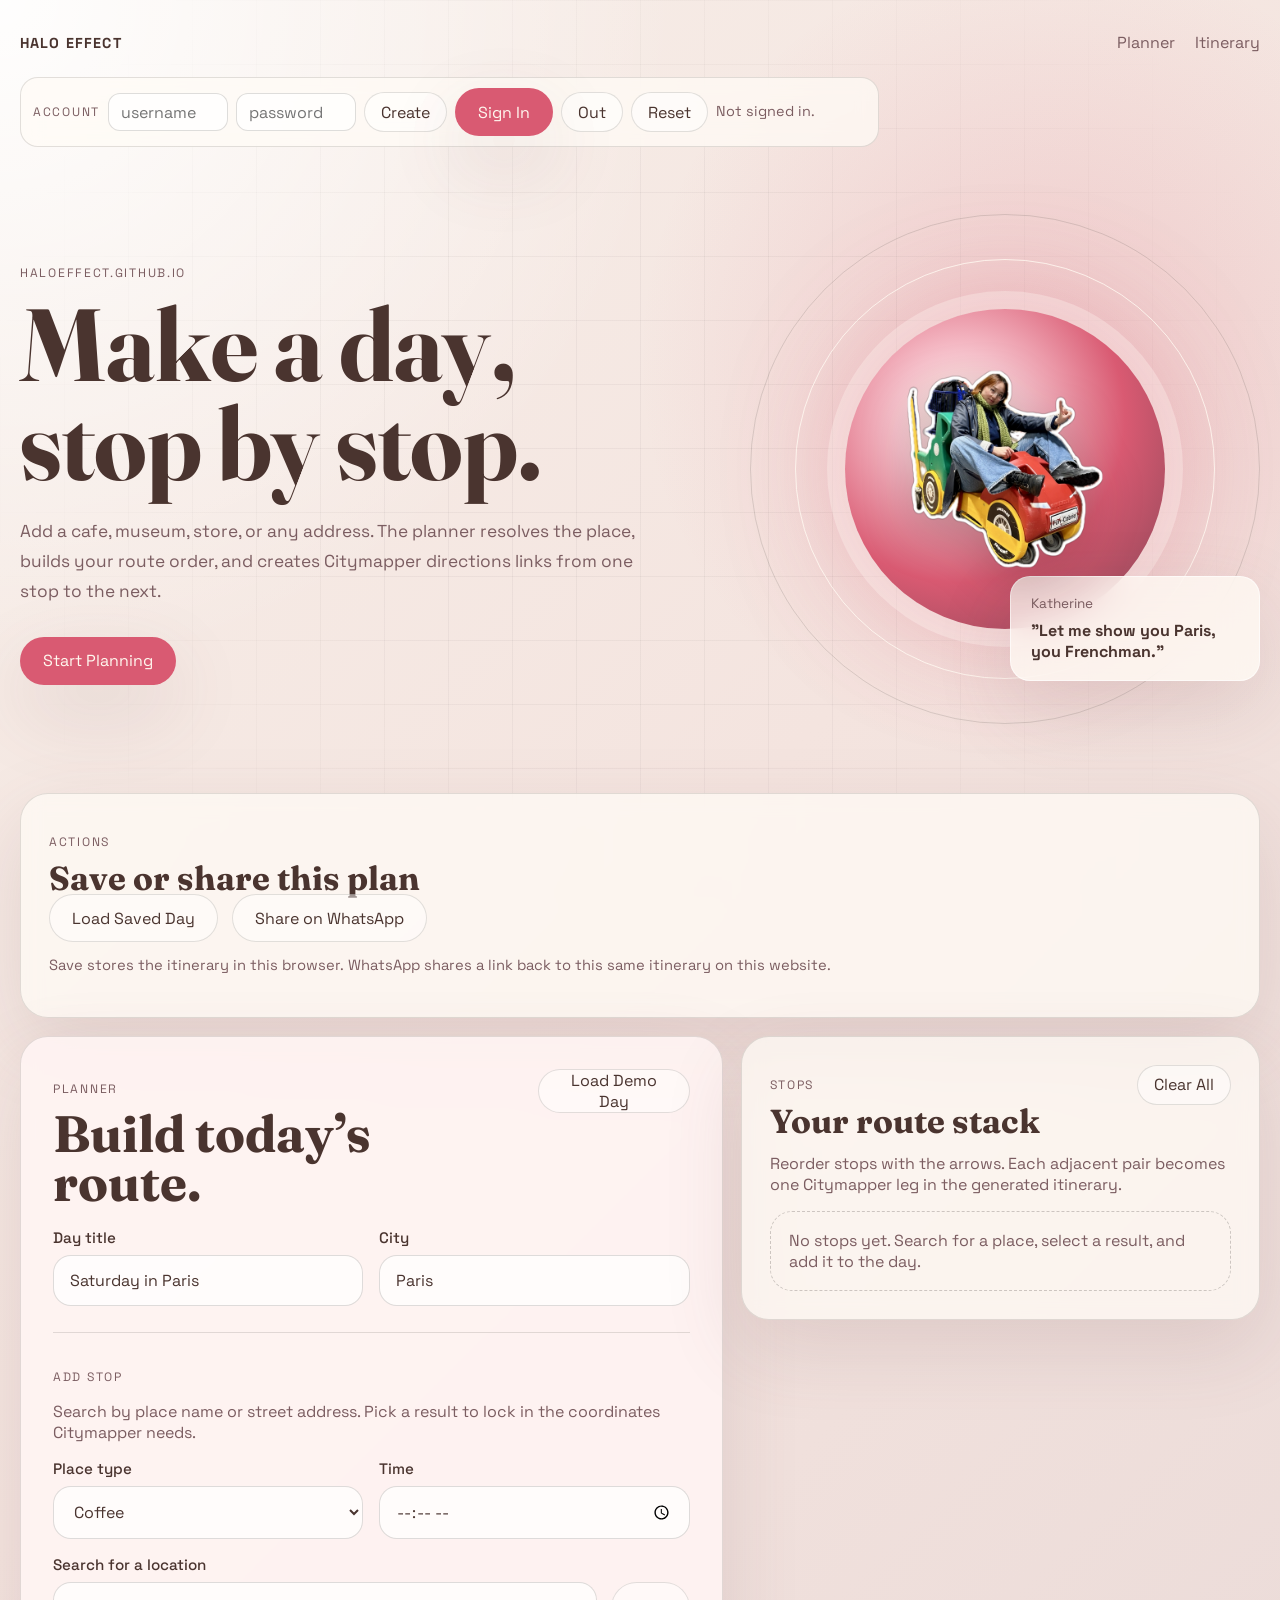
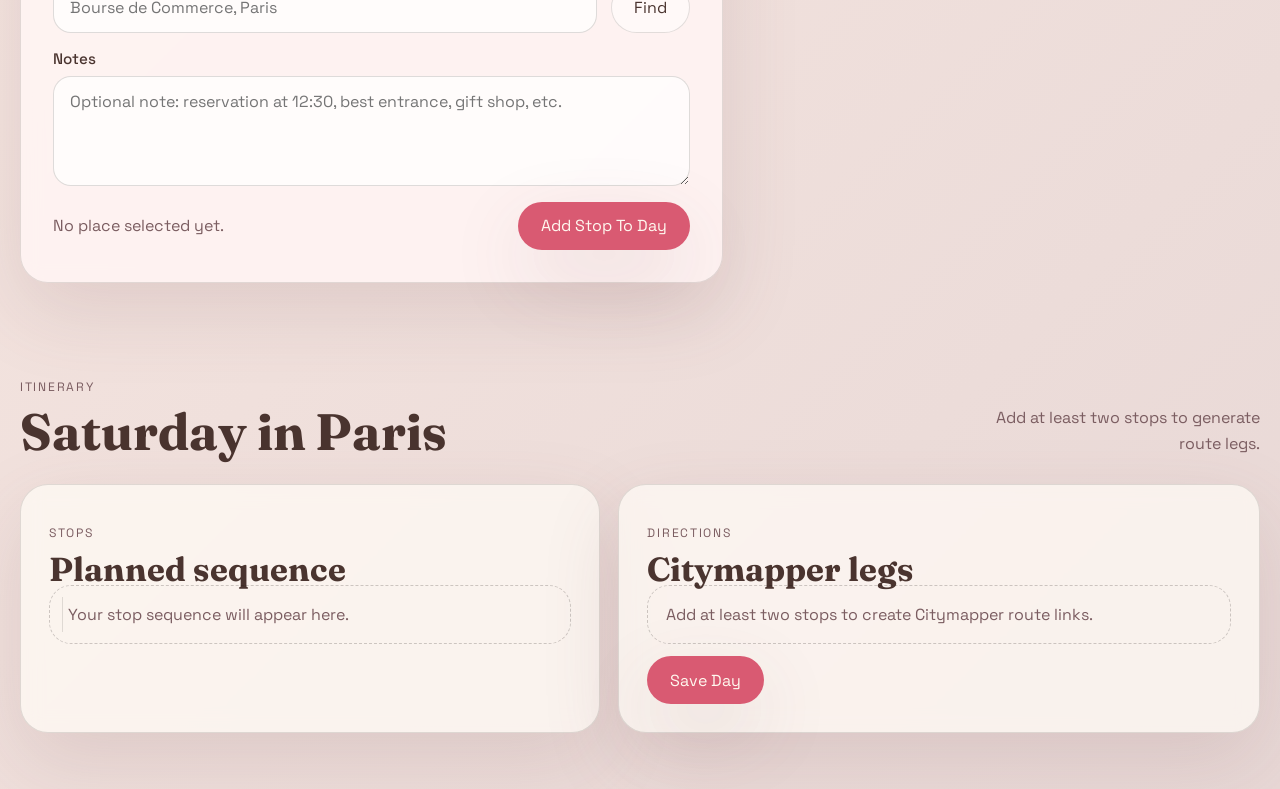
==== index.html @ c7b304ad "Initial website" ====
<!doctype html>
<html lang="en">
  <head>
    <meta charset="UTF-8" />
    <meta name="viewport" content="width=device-width, initial-scale=1.0" />
    <title>Halo Effect | Day Planner</title>
    <meta
      name="description"
      content="Plan a day by adding places, arranging stops, and generating Citymapper links between each leg."
    />
    <meta property="og:title" content="Halo Effect | Day Planner" />
    <meta
      property="og:description"
      content="Create a lightweight day itinerary with place lookup and Citymapper links."
    />
    <meta property="og:type" content="website" />
    <link rel="preconnect" href="https://fonts.googleapis.com" />
    <link rel="preconnect" href="https://fonts.gstatic.com" crossorigin />
    <link
      href="https://fonts.googleapis.com/css2?family=Space+Grotesk:wght@400;500;700&family=Fraunces:opsz,wght@9..144,600;9..144,700&display=swap"
      rel="stylesheet"
    />
    <link rel="stylesheet" href="styles.css" />
  </head>
  <body>
    <div class="page-shell">
      <header class="site-header">
        <a class="brand" href="#top">Halo Effect</a>
        <nav class="site-nav" aria-label="Primary">
          <a href="#planner">Planner</a>
          <a href="#itinerary">Itinerary</a>
        </nav>
      </header>

      <form class="auth-compact auth-compact-row" id="auth-form">
        <span class="auth-compact-label">Account</span>
        <input
          id="auth-username"
          name="username"
          type="text"
          placeholder="username"
          autocomplete="username"
        />
        <input
          id="auth-password"
          name="password"
          type="password"
          placeholder="password"
          autocomplete="current-password"
        />
        <button class="ghost-button ghost-button-small" id="sign-up-button" type="button">
          Create
        </button>
        <button class="button button-primary button-small" type="submit">
          Sign In
        </button>
        <button class="ghost-button ghost-button-small" id="sign-out-button" type="button">
          Out
        </button>
        <button
          class="ghost-button ghost-button-small"
          id="reset-account-button"
          type="button"
        >
          Reset
        </button>
        <div class="selection-status auth-inline-status" id="auth-status">
          Not signed in.
        </div>
      </form>

      <main id="top">
        <section class="hero reveal">
          <div class="hero-copy">
            <p class="eyebrow">haloeffect.github.io</p>
            <h1>Make a day, stop by stop.</h1>
            <p class="lede">
              Add a cafe, museum, store, or any address. The planner resolves the
              place, builds your route order, and creates Citymapper directions
              links from one stop to the next.
            </p>
            <div class="hero-actions">
              <a class="button button-primary" href="#planner">Start Planning</a>
            </div>
          </div>

          <div class="hero-orbit" aria-hidden="true">
            <div class="orb orb-core"></div>
            <img
              class="orb-sticker"
              src="katherine_sticker.png"
              alt=""
            />
            <div class="orb orb-ring orb-ring-one"></div>
            <div class="orb orb-ring orb-ring-two"></div>
            <div class="signal-card">
              <span>Katherine</span>
              <strong>"Let me show you Paris, you Frenchman."</strong>
            </div>
          </div>
        </section>

        <section class="utility-layout reveal">
          <article class="panel action-panel">
            <div class="panel-head">
              <div>
                <p class="panel-label">Actions</p>
                <h3>Save or share this plan</h3>
              </div>
            </div>
            <div class="action-row">
              <button class="button button-secondary" id="load-day" type="button">
                Load Saved Day
              </button>
              <button class="button button-secondary" id="share-whatsapp" type="button">
                Share on WhatsApp
              </button>
            </div>
            <p class="helper-note" id="share-status">
              Save stores the itinerary in this browser. WhatsApp shares a link
              back to this same itinerary on this website.
            </p>
          </article>
        </section>

        <section class="planner-layout reveal" id="planner">
          <article class="panel panel-highlight planner-panel">
            <div class="panel-head">
              <div>
                <p class="panel-label">Planner</p>
                <h2>Build today’s route.</h2>
              </div>
              <button class="ghost-button" id="load-demo" type="button">
                Load Demo Day
              </button>
            </div>

            <form class="day-form" id="stop-form">
              <div class="field-grid">
                <label class="field">
                  <span>Day title</span>
                  <input
                    id="day-title"
                    name="dayTitle"
                    type="text"
                    value="Saturday in Paris"
                    placeholder="Saturday in Paris"
                  />
                </label>

                <label class="field">
                  <span>City</span>
                  <input
                    id="day-city"
                    name="city"
                    type="text"
                    value="Paris"
                    placeholder="Paris"
                  />
                </label>
              </div>

              <div class="divider"></div>

              <div class="panel-head">
                <div>
                  <p class="panel-label">Add stop</p>
                  <p class="subtle">
                    Search by place name or street address. Pick a result to lock
                    in the coordinates Citymapper needs.
                  </p>
                </div>
              </div>

              <div class="field-grid">
                <label class="field">
                  <span>Place type</span>
                  <select id="stop-type" name="type">
                    <option value="Coffee">Coffee</option>
                    <option value="Museum">Museum</option>
                    <option value="Store">Store</option>
                    <option value="Lunch">Lunch</option>
                    <option value="Walk">Walk</option>
                    <option value="Other">Other</option>
                  </select>
                </label>

                <label class="field">
                  <span>Time</span>
                  <input id="stop-time" name="time" type="time" />
                </label>
              </div>

              <label class="field">
                <span>Search for a location</span>
                <div class="search-row">
                  <input
                    id="stop-query"
                    name="query"
                    type="text"
                    placeholder="Bourse de Commerce, Paris"
                    autocomplete="off"
                    required
                  />
                  <button class="button button-secondary" id="search-button" type="button">
                    Find
                  </button>
                </div>
              </label>

              <div class="results-shell" id="search-results" hidden>
                <p class="results-title">Choose a result</p>
                <div class="results-list" id="results-list"></div>
              </div>

              <label class="field">
                <span>Notes</span>
                <textarea
                  id="stop-notes"
                  name="notes"
                  rows="3"
                  placeholder="Optional note: reservation at 12:30, best entrance, gift shop, etc."
                ></textarea>
              </label>

              <div class="form-actions">
                <div class="selection-status" id="selection-status">
                  No place selected yet.
                </div>
                <button class="button button-primary" type="submit">
                  Add Stop To Day
                </button>
              </div>
            </form>
          </article>

          <aside class="panel side-panel">
            <div class="panel-head">
              <div>
                <p class="panel-label">Stops</p>
                <h3>Your route stack</h3>
              </div>
              <button class="ghost-button" id="clear-all" type="button">
                Clear All
              </button>
            </div>
            <p class="subtle">
              Reorder stops with the arrows. Each adjacent pair becomes one
              Citymapper leg in the generated itinerary.
            </p>
            <div class="stop-list" id="stop-list"></div>
          </aside>
        </section>

        <section class="itinerary-section reveal" id="itinerary">
          <div class="section-heading">
            <div>
              <p class="eyebrow">Itinerary</p>
              <h2 id="itinerary-title">Saturday in Paris</h2>
            </div>
            <div class="itinerary-summary" id="itinerary-summary">
              Add at least two stops to generate route legs.
            </div>
          </div>

          <div class="itinerary-grid">
            <article class="panel timeline-panel">
              <div class="panel-head">
                <div>
                  <p class="panel-label">Stops</p>
                  <h3>Planned sequence</h3>
                </div>
              </div>
              <div class="timeline" id="timeline"></div>
            </article>

            <article class="panel legs-panel">
              <div class="panel-head">
                <div>
                  <p class="panel-label">Directions</p>
                  <h3>Citymapper legs</h3>
                </div>
              </div>
              <div class="legs-list" id="legs-list"></div>
              <div class="saved-plan-actions">
                <button class="button button-primary" id="save-day" type="button">
                  Save Day
                </button>
              </div>
            </article>
          </div>
        </section>

      </main>
    </div>

    <script src="script.js"></script>
  </body>
</html>
---- styles.css ----
:root {
  --bg: #f7efe9;
  --bg-deep: #e8d8d6;
  --text: #4a342f;
  --muted: #7b5d61;
  --line: rgba(21, 17, 13, 0.12);
  --panel: rgba(255, 251, 246, 0.72);
  --panel-strong: rgba(255, 244, 243, 0.9);
  --panel-dark: rgba(74, 52, 47, 0.94);
  --accent: #d95a72;
  --accent-strong: #b64a5f;
  --accent-soft: #f2a3b3;
  --shadow: 0 28px 80px rgba(113, 71, 76, 0.14);
  --radius: 28px;
}

* {
  box-sizing: border-box;
}

html {
  scroll-behavior: smooth;
}

body {
  margin: 0;
  min-height: 100vh;
  color: var(--text);
  font-family: "Space Grotesk", sans-serif;
  background:
    radial-gradient(circle at top left, rgba(255, 255, 255, 0.92), transparent 25%),
    radial-gradient(circle at 82% 15%, rgba(217, 90, 114, 0.2), transparent 18%),
    linear-gradient(135deg, var(--bg) 0%, #f4e4df 42%, var(--bg-deep) 100%);
}

body::before {
  content: "";
  position: fixed;
  inset: 0;
  pointer-events: none;
  background-image:
    linear-gradient(rgba(21, 17, 13, 0.04) 1px, transparent 1px),
    linear-gradient(90deg, rgba(21, 17, 13, 0.04) 1px, transparent 1px);
  background-size: 64px 64px;
  mask-image: radial-gradient(circle at center, black 36%, transparent 85%);
}

button,
input,
select,
textarea {
  font: inherit;
}

.page-shell {
  width: min(1240px, calc(100% - 32px));
  margin: 0 auto;
  padding: 24px 0 56px;
}

.site-header {
  display: flex;
  justify-content: space-between;
  align-items: center;
  gap: 24px;
  padding: 8px 0 24px;
}

.brand,
.site-nav a {
  color: var(--text);
  text-decoration: none;
}

.brand {
  font-size: 0.9rem;
  font-weight: 700;
  letter-spacing: 0.08em;
  text-transform: uppercase;
}

.site-nav {
  display: flex;
  gap: 20px;
  flex-wrap: wrap;
}

.site-nav a,
.subtle {
  color: var(--muted);
}

.auth-compact {
  display: flex;
  align-items: center;
  justify-content: flex-end;
  gap: 8px;
  flex-wrap: wrap;
  padding: 10px 12px;
  border: 1px solid var(--line);
  border-radius: 18px;
  background: rgba(255, 251, 246, 0.74);
  backdrop-filter: blur(10px);
}

.auth-compact-row {
  margin: 0 auto 18px 0;
  width: fit-content;
  max-width: 100%;
}

.auth-compact-label {
  font-size: 0.76rem;
  letter-spacing: 0.14em;
  text-transform: uppercase;
  color: var(--muted);
}

.auth-compact input {
  width: 120px;
  min-height: 38px;
  padding: 0 12px;
  border: 1px solid rgba(21, 17, 13, 0.14);
  border-radius: 12px;
  background: rgba(255, 255, 255, 0.72);
  color: var(--text);
}

.button-small,
.ghost-button-small {
  min-height: 38px;
  padding: 0 14px;
}

.auth-inline-status {
  min-width: 150px;
  font-size: 0.9rem;
}

.js .reveal {
  opacity: 0;
  transform: translateY(24px);
  transition:
    opacity 700ms ease,
    transform 700ms ease;
}

.js .reveal.is-visible {
  opacity: 1;
  transform: translateY(0);
}

h1,
h2,
h3 {
  margin: 0;
  font-family: "Fraunces", serif;
  font-weight: 700;
  line-height: 0.96;
}

.hero {
  display: grid;
  grid-template-columns: 1.15fr 0.85fr;
  gap: 40px;
  align-items: center;
  padding: 44px 0 64px;
}

.eyebrow,
.panel-label,
.stop-chip,
.leg-chip {
  letter-spacing: 0.14em;
  text-transform: uppercase;
  font-size: 0.76rem;
  color: var(--muted);
}

h1 {
  max-width: 9ch;
  margin-top: 14px;
  font-size: clamp(3.6rem, 8vw, 7.2rem);
}

h2 {
  font-size: clamp(2.2rem, 4vw, 4rem);
}

h3 {
  font-size: clamp(1.6rem, 2.6vw, 2.2rem);
}

.lede {
  max-width: 58ch;
  margin: 24px 0 0;
  color: var(--muted);
  line-height: 1.75;
  font-size: 1.08rem;
}

.hero-actions,
.form-actions,
.search-row,
.stop-controls,
.section-heading,
.action-row,
.stacked-actions {
  display: flex;
  gap: 14px;
}

.hero-actions {
  flex-wrap: wrap;
  margin-top: 30px;
}

.action-row,
.stacked-actions {
  flex-wrap: wrap;
}

.button,
.ghost-button {
  display: inline-flex;
  align-items: center;
  justify-content: center;
  min-height: 48px;
  padding: 0 22px;
  border-radius: 999px;
  border: 1px solid transparent;
  text-decoration: none;
  cursor: pointer;
  transition:
    transform 180ms ease,
    background-color 180ms ease,
    box-shadow 180ms ease,
    border-color 180ms ease;
}

.button:hover,
.ghost-button:hover {
  transform: translateY(-2px);
}

.button-primary {
  background: var(--accent);
  color: #fff8ef;
  box-shadow: var(--shadow);
}

.button-secondary,
.ghost-button {
  border-color: var(--line);
  color: var(--text);
  background: rgba(255, 255, 255, 0.48);
}

.ghost-button {
  min-height: 40px;
  padding: 0 16px;
}

.hero-orbit {
  position: relative;
  min-height: 520px;
  display: grid;
  place-items: center;
}

.orb {
  position: absolute;
  border-radius: 50%;
}

.orb-core {
  width: min(30vw, 320px);
  aspect-ratio: 1;
  background:
    radial-gradient(circle at 36% 34%, #fff8ef 0%, #f7c2cc 22%, #d95a72 56%, #7d4352 100%);
  box-shadow:
    0 0 0 18px rgba(255, 244, 243, 0.32),
    0 0 120px rgba(217, 90, 114, 0.34);
}

.orb-sticker {
  position: absolute;
  z-index: 2;
  width: min(21vw, 210px);
  height: auto;
  filter: drop-shadow(0 16px 24px rgba(21, 17, 13, 0.22));
}

.orb-ring {
  border: 1px solid rgba(255, 251, 242, 0.8);
}

.orb-ring-one {
  width: min(38vw, 420px);
  aspect-ratio: 1;
  animation: drift 13s linear infinite;
}

.orb-ring-two {
  width: min(46vw, 510px);
  aspect-ratio: 1;
  border-color: rgba(21, 17, 13, 0.12);
  animation: driftReverse 18s linear infinite;
}

.signal-card {
  position: absolute;
  right: 0;
  bottom: 48px;
  width: min(250px, 74%);
  padding: 18px 20px;
  border: 1px solid rgba(255, 255, 255, 0.6);
  border-radius: 20px;
  background: rgba(255, 251, 245, 0.76);
  backdrop-filter: blur(18px);
  box-shadow: var(--shadow);
}

.signal-card span {
  display: block;
  margin-bottom: 8px;
  color: var(--muted);
  font-size: 0.85rem;
}

.utility-layout,
.planner-layout,
.itinerary-grid,
.info-grid {
  display: grid;
  gap: 18px;
}

.utility-layout {
  grid-template-columns: 1fr;
  margin-bottom: 18px;
}

.planner-layout {
  grid-template-columns: 1.15fr 0.85fr;
  align-items: start;
}

.itinerary-grid {
  grid-template-columns: 0.95fr 1.05fr;
}

.info-grid {
  grid-template-columns: 1.2fr 1fr 1fr;
  margin-top: 88px;
}

.panel {
  border: 1px solid var(--line);
  border-radius: var(--radius);
  background: var(--panel);
  backdrop-filter: blur(10px);
  box-shadow: var(--shadow);
}

.panel-highlight {
  background: var(--panel-strong);
}

.planner-panel,
.side-panel,
.timeline-panel,
.legs-panel,
.action-panel,
.info-grid .panel {
  padding: 28px;
}

.planner-panel {
  padding: 32px;
}

.panel-head {
  display: flex;
  justify-content: space-between;
  gap: 18px;
  align-items: start;
}

.day-form {
  margin-top: 20px;
}

.field-grid {
  display: grid;
  grid-template-columns: repeat(2, minmax(0, 1fr));
  gap: 16px;
}

.field {
  display: grid;
  gap: 8px;
  margin-bottom: 16px;
}

.field span {
  font-size: 0.95rem;
  font-weight: 500;
}

.field input,
.field select,
.field textarea {
  width: 100%;
  padding: 14px 16px;
  border: 1px solid rgba(21, 17, 13, 0.14);
  border-radius: 18px;
  background: rgba(255, 255, 255, 0.72);
  color: var(--text);
}

.field textarea {
  min-height: 110px;
  resize: vertical;
}

.search-row input {
  flex: 1;
}

.divider {
  height: 1px;
  margin: 10px 0 24px;
  background: var(--line);
}

.results-shell {
  margin-bottom: 18px;
  border: 1px solid rgba(21, 17, 13, 0.1);
  border-radius: 22px;
  background: rgba(255, 255, 255, 0.52);
  overflow: hidden;
}

.results-title {
  margin: 0;
  padding: 14px 18px;
  font-size: 0.92rem;
  color: var(--muted);
  border-bottom: 1px solid rgba(21, 17, 13, 0.08);
}

.results-list {
  display: grid;
}

.result-option {
  width: 100%;
  padding: 16px 18px;
  border: 0;
  border-bottom: 1px solid rgba(21, 17, 13, 0.08);
  background: transparent;
  text-align: left;
  cursor: pointer;
}

.result-option:last-child {
  border-bottom: 0;
}

.result-option strong,
.stop-card h4,
.timeline-stop h4,
.leg-card h4 {
  display: block;
  margin: 0 0 6px;
  font-size: 1rem;
}

.result-option span,
.stop-meta,
.timeline-stop p,
.leg-card p,
.selection-status {
  color: var(--muted);
  line-height: 1.6;
}

.form-actions {
  justify-content: space-between;
  align-items: center;
  flex-wrap: wrap;
}

.selection-status {
  min-height: 24px;
}

.selection-status.is-ready {
  color: var(--accent-strong);
}

.selection-status.is-active {
  color: var(--accent-strong);
}

#auth-status.is-active {
  color: #2f7d32;
}

.stop-list,
.timeline,
.legs-list {
  display: grid;
  gap: 14px;
}

.stop-card,
.timeline-stop,
.leg-card {
  padding: 18px;
  border: 1px solid rgba(21, 17, 13, 0.1);
  border-radius: 22px;
  background: rgba(255, 255, 255, 0.52);
}

.stop-head,
.timeline-head,
.leg-head {
  display: flex;
  justify-content: space-between;
  gap: 12px;
  align-items: start;
}

.stop-chip,
.leg-chip {
  display: inline-flex;
  align-items: center;
  min-height: 28px;
  padding: 0 10px;
  border-radius: 999px;
  background: rgba(217, 90, 114, 0.12);
  color: var(--accent-strong);
}

.stop-controls {
  flex-wrap: wrap;
}

.mini-button {
  min-width: 38px;
  min-height: 38px;
  padding: 0 12px;
  border: 1px solid rgba(21, 17, 13, 0.12);
  border-radius: 12px;
  background: rgba(255, 255, 255, 0.7);
  cursor: pointer;
}

.mini-button:disabled {
  opacity: 0.4;
  cursor: not-allowed;
}

.empty-state {
  padding: 18px;
  border: 1px dashed rgba(21, 17, 13, 0.2);
  border-radius: 22px;
  color: var(--muted);
}

.itinerary-section {
  padding-top: 84px;
}

.section-heading {
  justify-content: space-between;
  align-items: end;
  margin-bottom: 28px;
}

.itinerary-summary {
  max-width: 30ch;
  color: var(--muted);
  line-height: 1.6;
  text-align: right;
}

.timeline {
  position: relative;
}

.timeline::before {
  content: "";
  position: absolute;
  top: 12px;
  bottom: 12px;
  left: 13px;
  width: 1px;
  background: rgba(21, 17, 13, 0.12);
}

.timeline-stop {
  position: relative;
  padding-left: 42px;
}

.timeline-stop::before {
  content: "";
  position: absolute;
  left: 0;
  top: 18px;
  width: 26px;
  height: 26px;
  border-radius: 50%;
  background:
    radial-gradient(circle at 36% 36%, #fff8ef 0%, #f2a3b3 42%, #d95a72 100%);
  box-shadow: 0 0 0 6px rgba(217, 90, 114, 0.1);
}

.timeline-stop p,
.leg-card p {
  margin: 0;
}

.timeline-note,
.leg-address {
  margin-top: 8px;
}

.leg-card {
  background: var(--panel-dark);
  color: #fff8ef;
}

.leg-card p,
.leg-card .leg-address {
  color: rgba(255, 248, 239, 0.76);
}

.leg-card .button-secondary {
  color: #fff8ef;
  border-color: rgba(255, 248, 239, 0.18);
  background: rgba(255, 248, 239, 0.08);
}

.helper-note {
  margin-top: 14px;
  font-size: 0.92rem;
  color: var(--muted);
}

.stop-body {
  display: grid;
  grid-template-columns: 92px 1fr;
  gap: 14px;
  align-items: start;
}

.stop-thumb {
  width: 92px;
  height: 92px;
  object-fit: cover;
  border-radius: 16px;
  background: rgba(21, 17, 13, 0.08);
}

.saved-plan-actions {
  display: flex;
  gap: 10px;
  flex-wrap: wrap;
  margin-top: 12px;
}

code {
  padding: 0.12rem 0.36rem;
  border-radius: 0.45rem;
  background: rgba(21, 17, 13, 0.08);
}

@keyframes drift {
  from {
    transform: rotate(0deg);
  }
  to {
    transform: rotate(360deg);
  }
}

@keyframes driftReverse {
  from {
    transform: rotate(360deg);
  }
  to {
    transform: rotate(0deg);
  }
}

@media (max-width: 1040px) {
  .hero,
  .utility-layout,
  .planner-layout,
  .itinerary-grid,
  .info-grid {
    grid-template-columns: 1fr;
  }

  .hero-orbit {
    min-height: 380px;
  }
}

@media (max-width: 720px) {
  .page-shell {
    width: min(100% - 20px, 1240px);
  }

  .site-header,
  .panel-head,
  .section-heading,
  .form-actions,
  .stop-head,
  .timeline-head,
  .leg-head,
  .saved-plan-head {
    display: grid;
  }

  .auth-compact {
    justify-content: stretch;
  }

  .auth-compact input,
  .auth-inline-status {
    width: 100%;
    min-width: 0;
  }

  .field-grid {
    grid-template-columns: 1fr;
  }

  .search-row {
    display: grid;
  }

  .stop-body {
    grid-template-columns: 1fr;
  }

  .stop-thumb {
    width: 100%;
    height: 180px;
  }

  .itinerary-summary {
    text-align: left;
  }

  .planner-panel,
  .side-panel,
  .timeline-panel,
  .legs-panel,
  .action-panel,
  .info-grid .panel {
    padding: 22px;
  }
}

@media (prefers-reduced-motion: reduce) {
  html {
    scroll-behavior: auto;
  }

  *,
  *::before,
  *::after {
    animation: none !important;
    transition: none !important;
  }

  .js .reveal {
    opacity: 1;
    transform: none;
  }
}
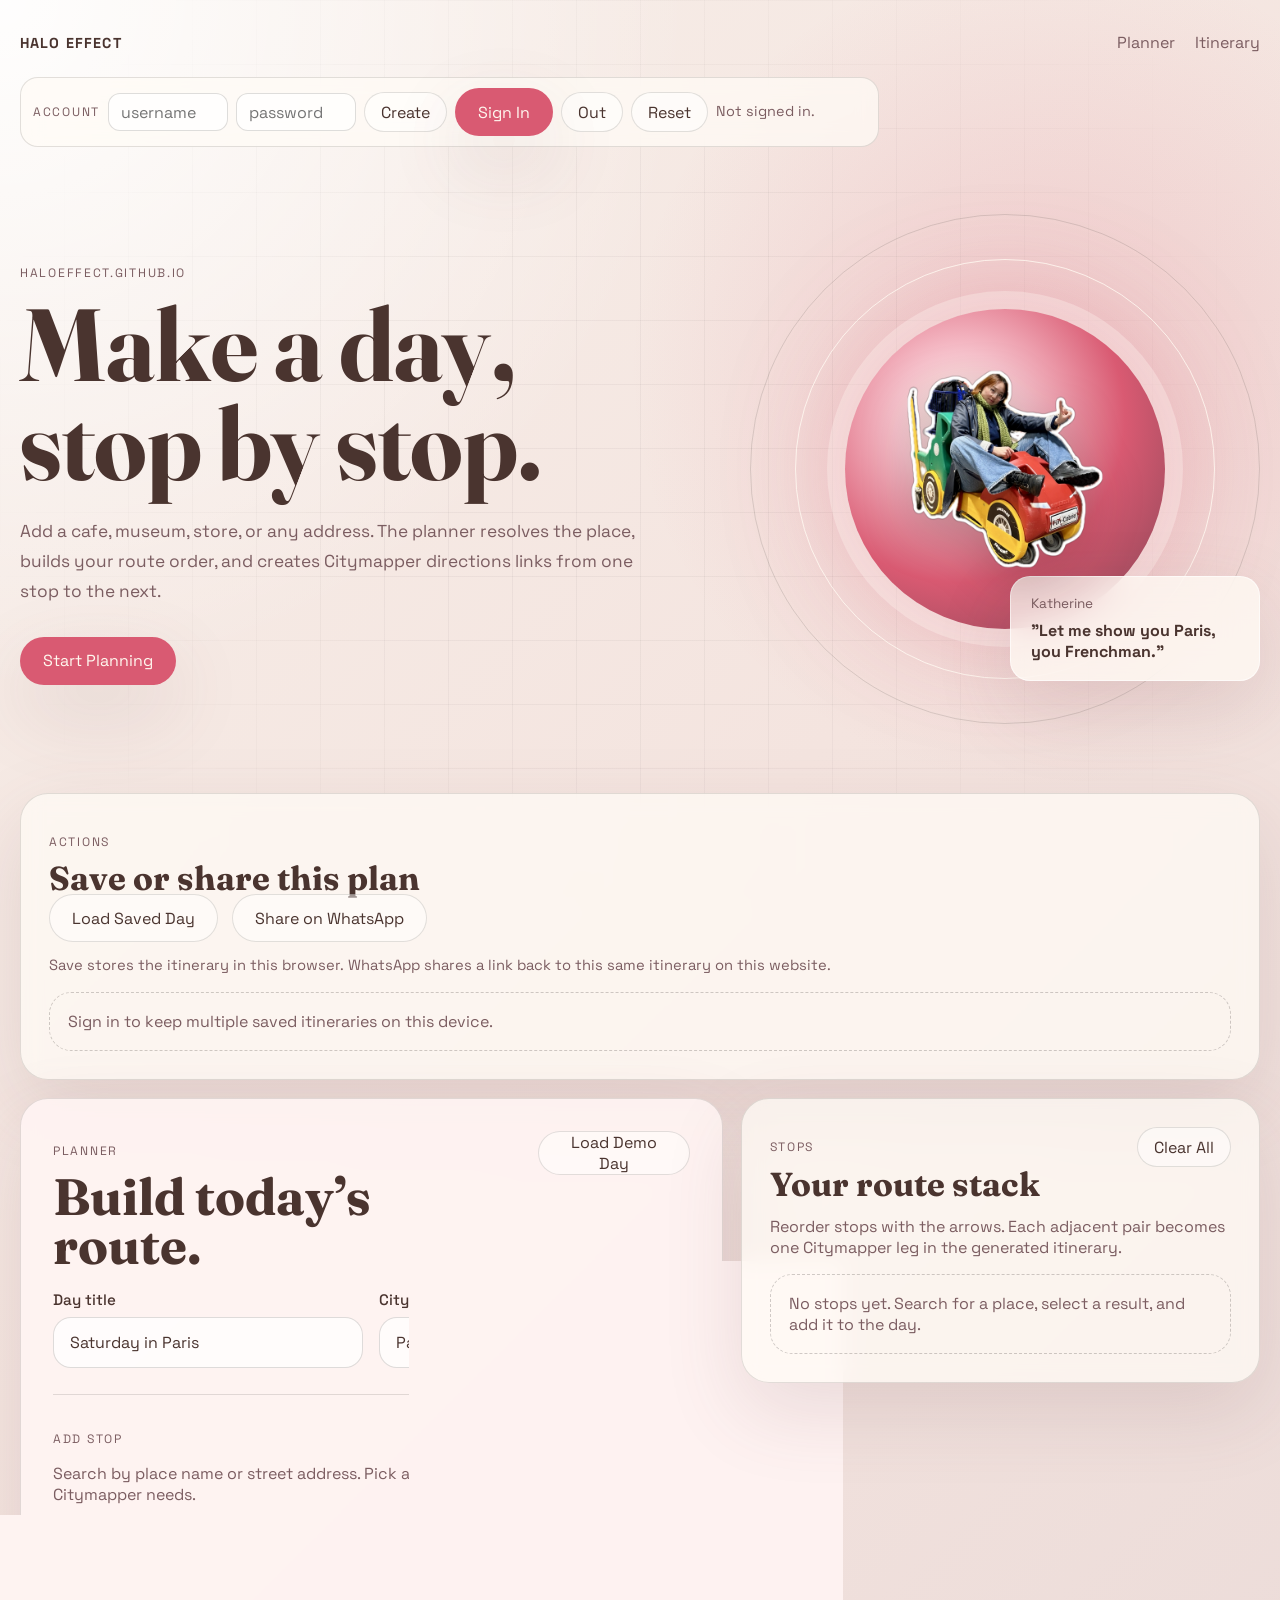
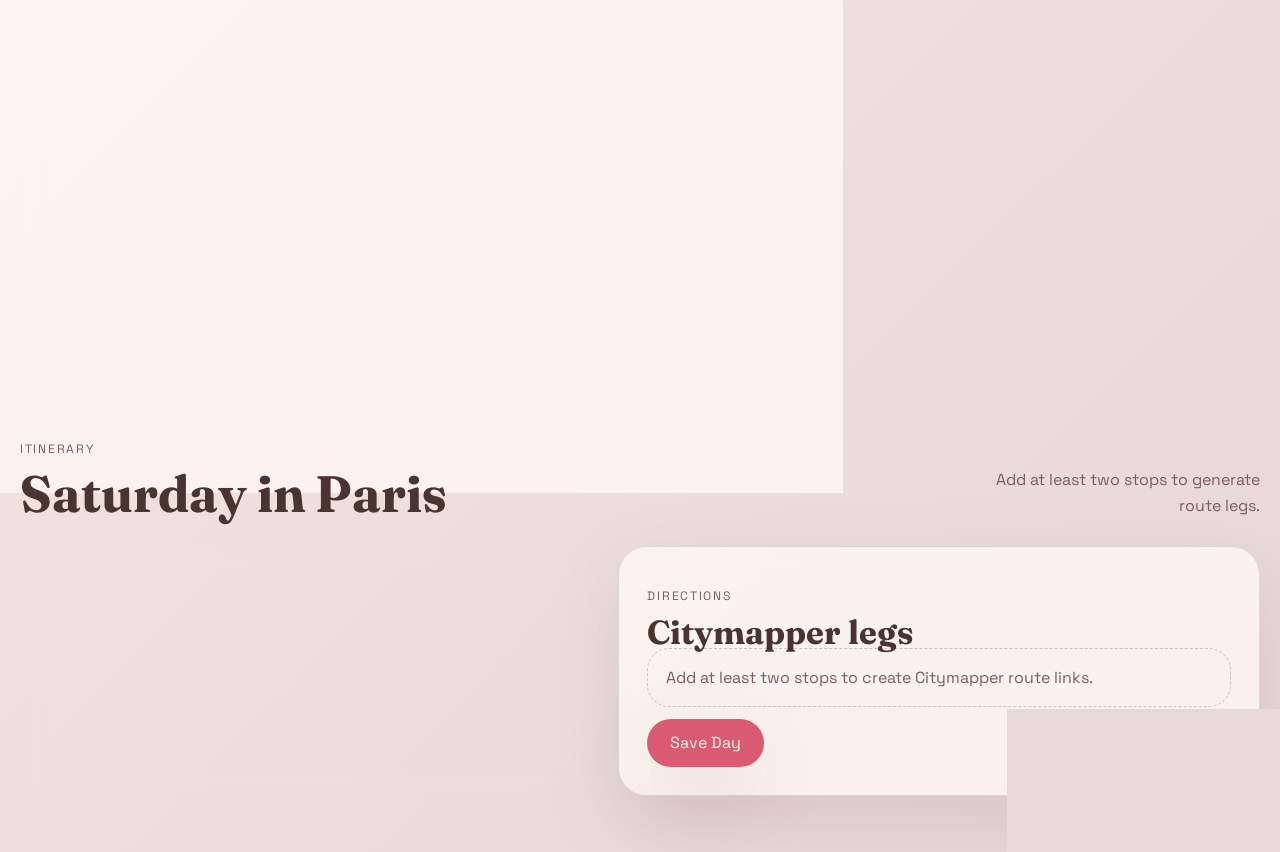
==== commit 513ae37a: "update" ====
--- a/index.html
+++ b/index.html
@@ -120,6 +120,7 @@
               Save stores the itinerary in this browser. WhatsApp shares a link
               back to this same itinerary on this website.
             </p>
+            <div class="saved-plans" id="saved-plans"></div>
           </article>
         </section>
 
--- a/styles.css
+++ b/styles.css
@@ -165,6 +165,10 @@
   gap: 40px;
   align-items: center;
   padding: 44px 0 64px;
+}
+
+.hero-copy {
+  min-width: 0;
 }
 
 .eyebrow,
@@ -510,14 +514,17 @@
 
 .stop-list,
 .timeline,
-.legs-list {
+.legs-list,
+.saved-plans,
+.saved-plan-links {
   display: grid;
   gap: 14px;
 }
 
 .stop-card,
 .timeline-stop,
-.leg-card {
+.leg-card,
+.saved-plan-card {
   padding: 18px;
   border: 1px solid rgba(21, 17, 13, 0.1);
   border-radius: 22px;
@@ -526,7 +533,8 @@
 
 .stop-head,
 .timeline-head,
-.leg-head {
+.leg-head,
+.saved-plan-head {
   display: flex;
   justify-content: space-between;
   gap: 12px;
@@ -651,14 +659,16 @@
   color: var(--muted);
 }
 
-.stop-body {
+.stop-body,
+.saved-plan-body {
   display: grid;
   grid-template-columns: 92px 1fr;
   gap: 14px;
   align-items: start;
 }
 
-.stop-thumb {
+.stop-thumb,
+.saved-plan-thumb {
   width: 92px;
   height: 92px;
   object-fit: cover;
@@ -666,10 +676,41 @@
   background: rgba(21, 17, 13, 0.08);
 }
 
+.saved-plans {
+  margin-top: 18px;
+}
+
+.saved-plan-card h4 {
+  margin: 0 0 6px;
+  font-size: 1rem;
+}
+
+.saved-plan-meta,
+.saved-plan-links a {
+  color: var(--muted);
+  line-height: 1.6;
+}
+
+.saved-plan-links a {
+  text-decoration: none;
+}
+
+.saved-route-link {
+  display: inline-flex;
+  padding: 10px 12px;
+  border: 1px solid rgba(21, 17, 13, 0.1);
+  border-radius: 14px;
+  background: rgba(255, 255, 255, 0.56);
+}
+
 .saved-plan-actions {
   display: flex;
   gap: 10px;
   flex-wrap: wrap;
+  margin-top: 12px;
+}
+
+.saved-plan-links {
   margin-top: 12px;
 }
 
@@ -707,13 +748,14 @@
   }
 
   .hero-orbit {
-    min-height: 380px;
+    min-height: 360px;
   }
 }
 
 @media (max-width: 720px) {
   .page-shell {
     width: min(100% - 20px, 1240px);
+    padding-top: 14px;
   }
 
   .site-header,
@@ -729,6 +771,8 @@
 
   .auth-compact {
     justify-content: stretch;
+    padding: 12px;
+    border-radius: 20px;
   }
 
   .auth-compact input,
@@ -737,6 +781,15 @@
     min-width: 0;
   }
 
+  .auth-compact .button,
+  .auth-compact .ghost-button {
+    width: 100%;
+  }
+
+  .auth-inline-status {
+    margin-top: 2px;
+  }
+
   .field-grid {
     grid-template-columns: 1fr;
   }
@@ -745,17 +798,107 @@
     display: grid;
   }
 
-  .stop-body {
+  .action-row,
+  .saved-plan-actions,
+  .saved-plan-links {
+    display: grid;
+  }
+
+  .action-row .button,
+  .saved-plan-actions .button,
+  .saved-plan-actions .mini-button,
+  .saved-route-link {
+    width: 100%;
+    justify-content: center;
+  }
+
+  .stop-body,
+  .saved-plan-body {
     grid-template-columns: 1fr;
   }
 
-  .stop-thumb {
+  .stop-thumb,
+  .saved-plan-thumb {
     width: 100%;
     height: 180px;
   }
 
   .itinerary-summary {
     text-align: left;
+  }
+
+  h1 {
+    max-width: 11ch;
+    font-size: clamp(2.8rem, 13vw, 4.5rem);
+  }
+
+  .lede {
+    margin-top: 18px;
+    font-size: 1rem;
+    line-height: 1.65;
+  }
+
+  .hero {
+    gap: 20px;
+    padding: 18px 0 40px;
+  }
+
+  .hero-actions .button {
+    width: 100%;
+  }
+
+  .hero-orbit {
+    min-height: 300px;
+  }
+
+  .orb-core {
+    width: min(62vw, 250px);
+  }
+
+  .orb-sticker {
+    width: min(44vw, 170px);
+  }
+
+  .orb-ring-one {
+    width: min(76vw, 320px);
+  }
+
+  .orb-ring-two {
+    width: min(90vw, 380px);
+  }
+
+  .signal-card {
+    position: relative;
+    right: auto;
+    bottom: auto;
+    width: min(100%, 280px);
+    margin-top: 210px;
+    padding: 14px 16px;
+  }
+
+  .planner-panel,
+  .side-panel,
+  .timeline-panel,
+  .legs-panel,
+  .action-panel,
+    .info-grid .panel {
+    padding: 22px;
+  }
+}
+
+@media (max-width: 480px) {
+  .site-header {
+    gap: 10px;
+    padding-bottom: 16px;
+  }
+
+  .site-nav {
+    gap: 14px;
+    font-size: 0.95rem;
+  }
+
+  .auth-compact-label {
+    width: 100%;
   }
 
   .planner-panel,
@@ -764,7 +907,23 @@
   .legs-panel,
   .action-panel,
   .info-grid .panel {
-    padding: 22px;
+    padding: 18px;
+    border-radius: 22px;
+  }
+
+  .field input,
+  .field select,
+  .field textarea {
+    padding: 13px 14px;
+    border-radius: 16px;
+  }
+
+  .stop-card,
+  .timeline-stop,
+  .leg-card,
+  .saved-plan-card {
+    padding: 16px;
+    border-radius: 18px;
   }
 }
 
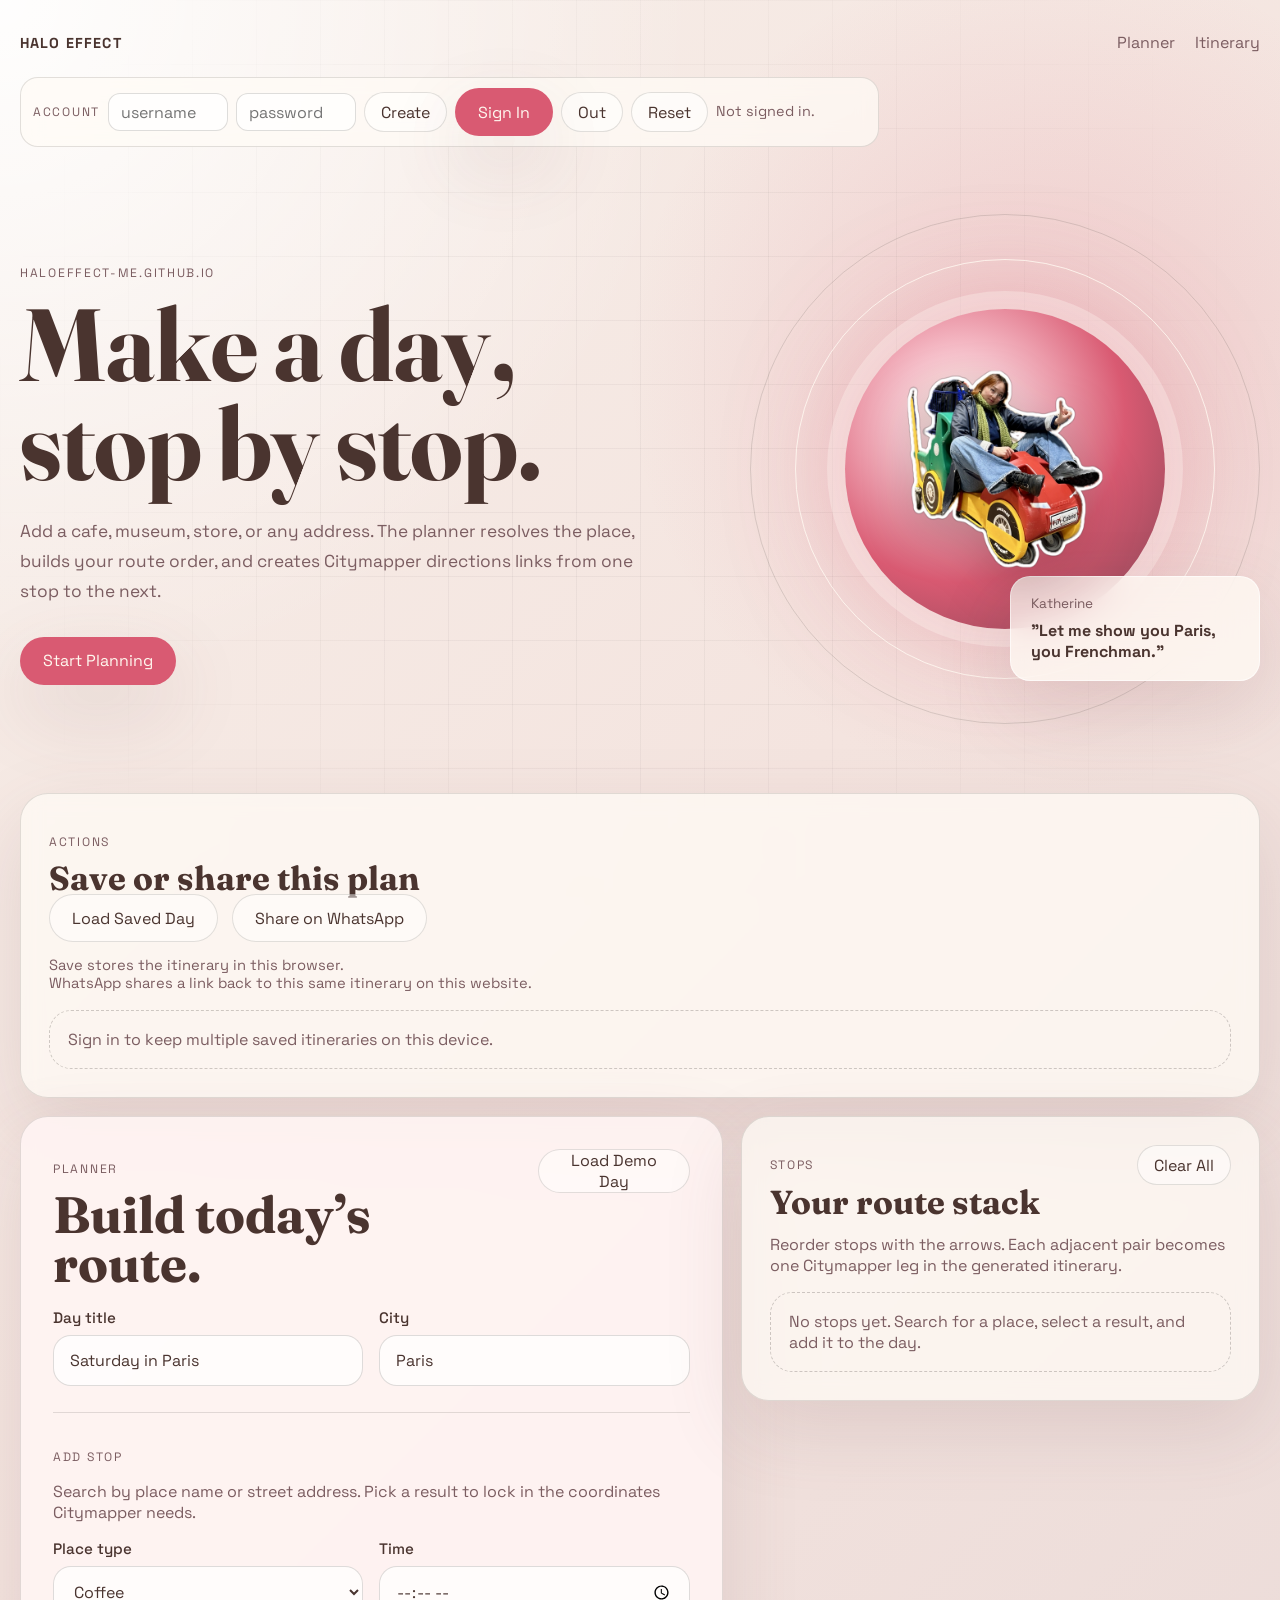
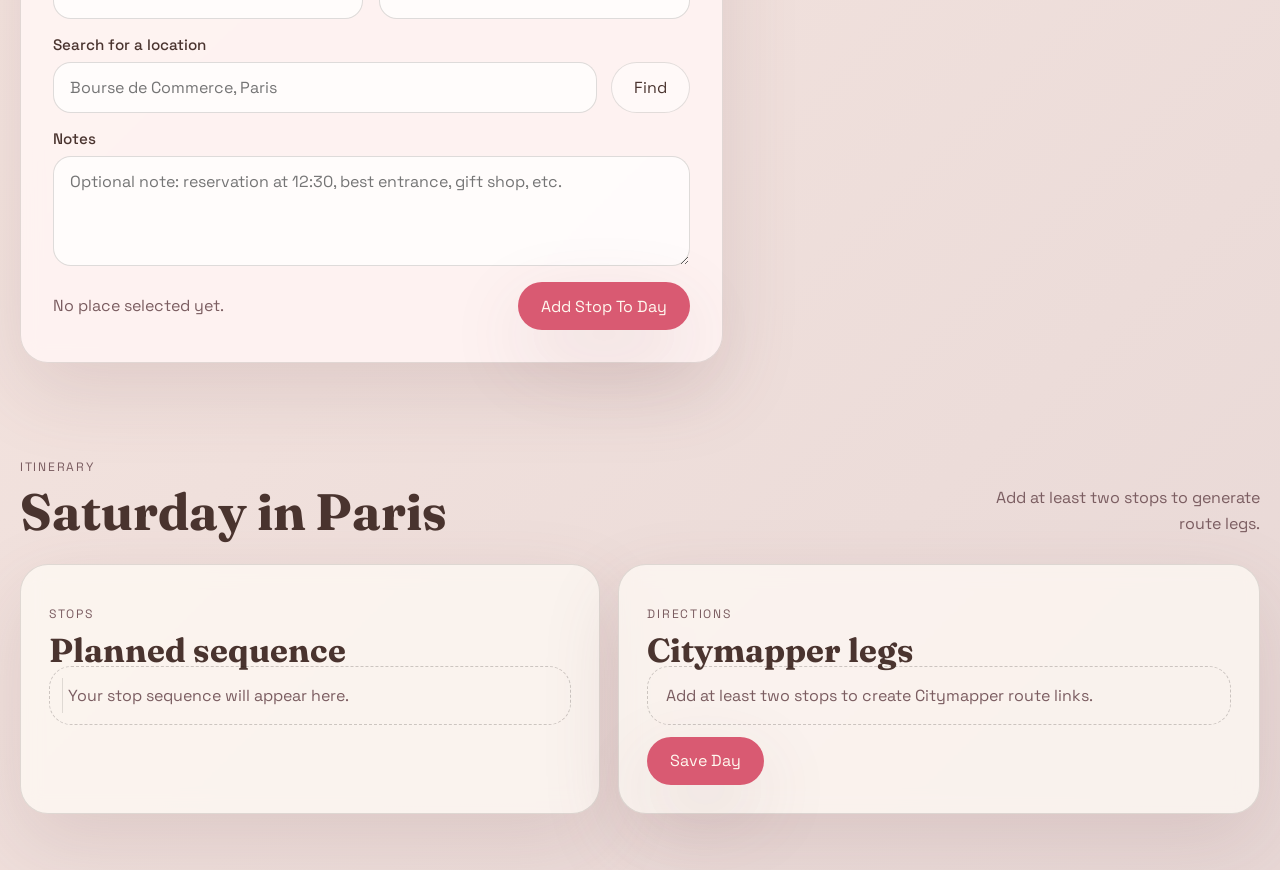
==== commit 84007dfe: "update" ====
--- a/index.html
+++ b/index.html
@@ -72,7 +72,7 @@
       <main id="top">
         <section class="hero reveal">
           <div class="hero-copy">
-            <p class="eyebrow">haloeffect.github.io</p>
+            <p class="eyebrow">haloeffect-me.github.io</p>
             <h1>Make a day, stop by stop.</h1>
             <p class="lede">
               Add a cafe, museum, store, or any address. The planner resolves the
@@ -117,8 +117,8 @@
               </button>
             </div>
             <p class="helper-note" id="share-status">
-              Save stores the itinerary in this browser. WhatsApp shares a link
-              back to this same itinerary on this website.
+              Save stores the itinerary in this browser.<br />
+              WhatsApp shares a link back to this same itinerary on this website.
             </p>
             <div class="saved-plans" id="saved-plans"></div>
           </article>
--- a/styles.css
+++ b/styles.css
@@ -501,7 +501,7 @@
 }
 
 .selection-status.is-ready {
-  color: var(--accent-strong);
+  color: #2f7d32;
 }
 
 .selection-status.is-active {
@@ -659,23 +659,6 @@
   color: var(--muted);
 }
 
-.stop-body,
-.saved-plan-body {
-  display: grid;
-  grid-template-columns: 92px 1fr;
-  gap: 14px;
-  align-items: start;
-}
-
-.stop-thumb,
-.saved-plan-thumb {
-  width: 92px;
-  height: 92px;
-  object-fit: cover;
-  border-radius: 16px;
-  background: rgba(21, 17, 13, 0.08);
-}
-
 .saved-plans {
   margin-top: 18px;
 }
@@ -712,6 +695,27 @@
 
 .saved-plan-links {
   margin-top: 12px;
+}
+
+.place-link {
+  color: inherit;
+  text-decoration: none;
+}
+
+.place-link:hover,
+.place-link:focus-visible,
+.saved-route-link:hover,
+.saved-route-link:focus-visible,
+.place-site-link:hover,
+.place-site-link:focus-visible {
+  text-decoration: underline;
+}
+
+.place-site-link,
+.result-site {
+  display: inline-flex;
+  margin-top: 10px;
+  color: var(--accent-strong);
 }
 
 code {
@@ -812,17 +816,6 @@
     justify-content: center;
   }
 
-  .stop-body,
-  .saved-plan-body {
-    grid-template-columns: 1fr;
-  }
-
-  .stop-thumb,
-  .saved-plan-thumb {
-    width: 100%;
-    height: 180px;
-  }
-
   .itinerary-summary {
     text-align: left;
   }
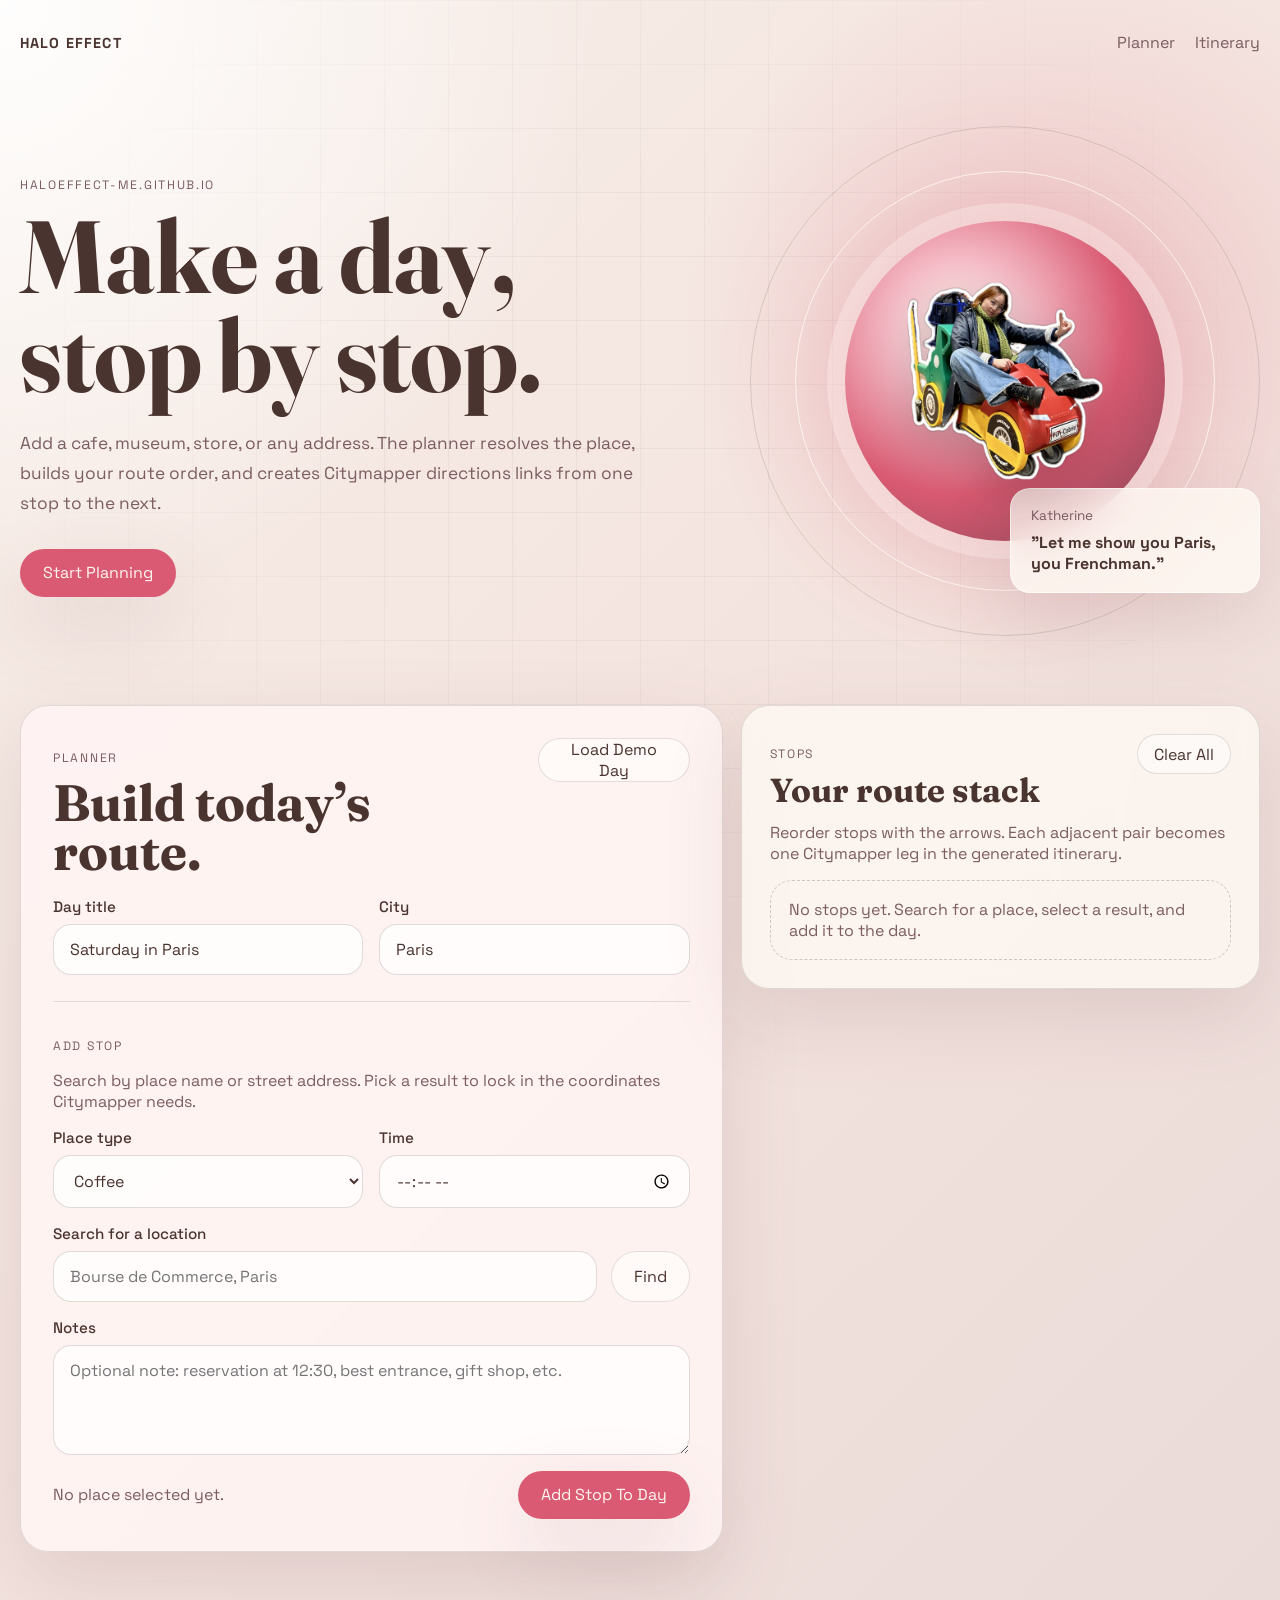
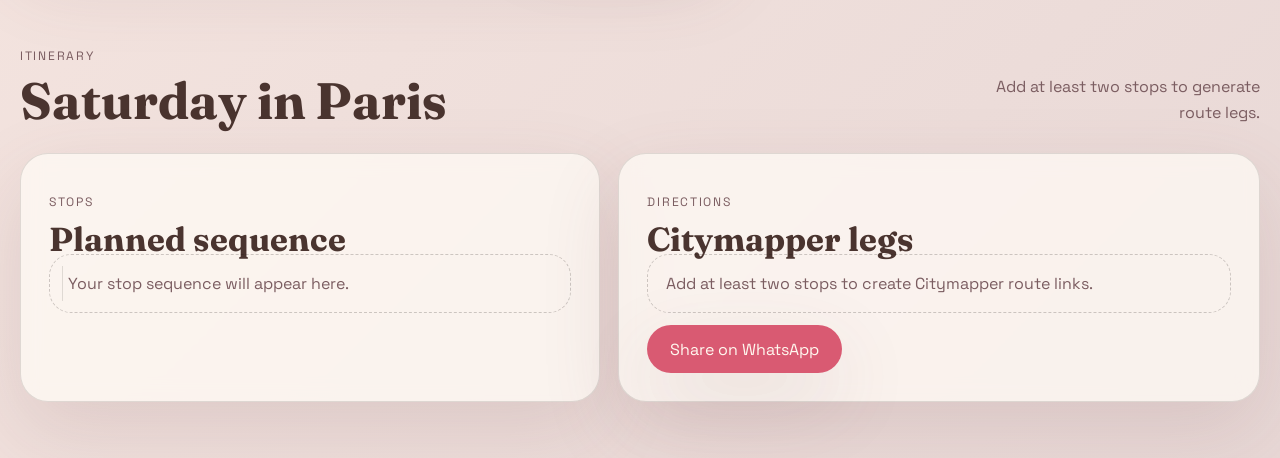
==== commit 92afadc8: "update" ====
--- a/index.html
+++ b/index.html
@@ -32,43 +32,6 @@
         </nav>
       </header>
 
-      <form class="auth-compact auth-compact-row" id="auth-form">
-        <span class="auth-compact-label">Account</span>
-        <input
-          id="auth-username"
-          name="username"
-          type="text"
-          placeholder="username"
-          autocomplete="username"
-        />
-        <input
-          id="auth-password"
-          name="password"
-          type="password"
-          placeholder="password"
-          autocomplete="current-password"
-        />
-        <button class="ghost-button ghost-button-small" id="sign-up-button" type="button">
-          Create
-        </button>
-        <button class="button button-primary button-small" type="submit">
-          Sign In
-        </button>
-        <button class="ghost-button ghost-button-small" id="sign-out-button" type="button">
-          Out
-        </button>
-        <button
-          class="ghost-button ghost-button-small"
-          id="reset-account-button"
-          type="button"
-        >
-          Reset
-        </button>
-        <div class="selection-status auth-inline-status" id="auth-status">
-          Not signed in.
-        </div>
-      </form>
-
       <main id="top">
         <section class="hero reveal">
           <div class="hero-copy">
@@ -98,30 +61,6 @@
               <strong>"Let me show you Paris, you Frenchman."</strong>
             </div>
           </div>
-        </section>
-
-        <section class="utility-layout reveal">
-          <article class="panel action-panel">
-            <div class="panel-head">
-              <div>
-                <p class="panel-label">Actions</p>
-                <h3>Save or share this plan</h3>
-              </div>
-            </div>
-            <div class="action-row">
-              <button class="button button-secondary" id="load-day" type="button">
-                Load Saved Day
-              </button>
-              <button class="button button-secondary" id="share-whatsapp" type="button">
-                Share on WhatsApp
-              </button>
-            </div>
-            <p class="helper-note" id="share-status">
-              Save stores the itinerary in this browser.<br />
-              WhatsApp shares a link back to this same itinerary on this website.
-            </p>
-            <div class="saved-plans" id="saved-plans"></div>
-          </article>
         </section>
 
         <section class="planner-layout reveal" id="planner">
@@ -284,8 +223,8 @@
               </div>
               <div class="legs-list" id="legs-list"></div>
               <div class="saved-plan-actions">
-                <button class="button button-primary" id="save-day" type="button">
-                  Save Day
+                <button class="button button-primary" id="share-whatsapp-bottom" type="button">
+                  Share on WhatsApp
                 </button>
               </div>
             </article>
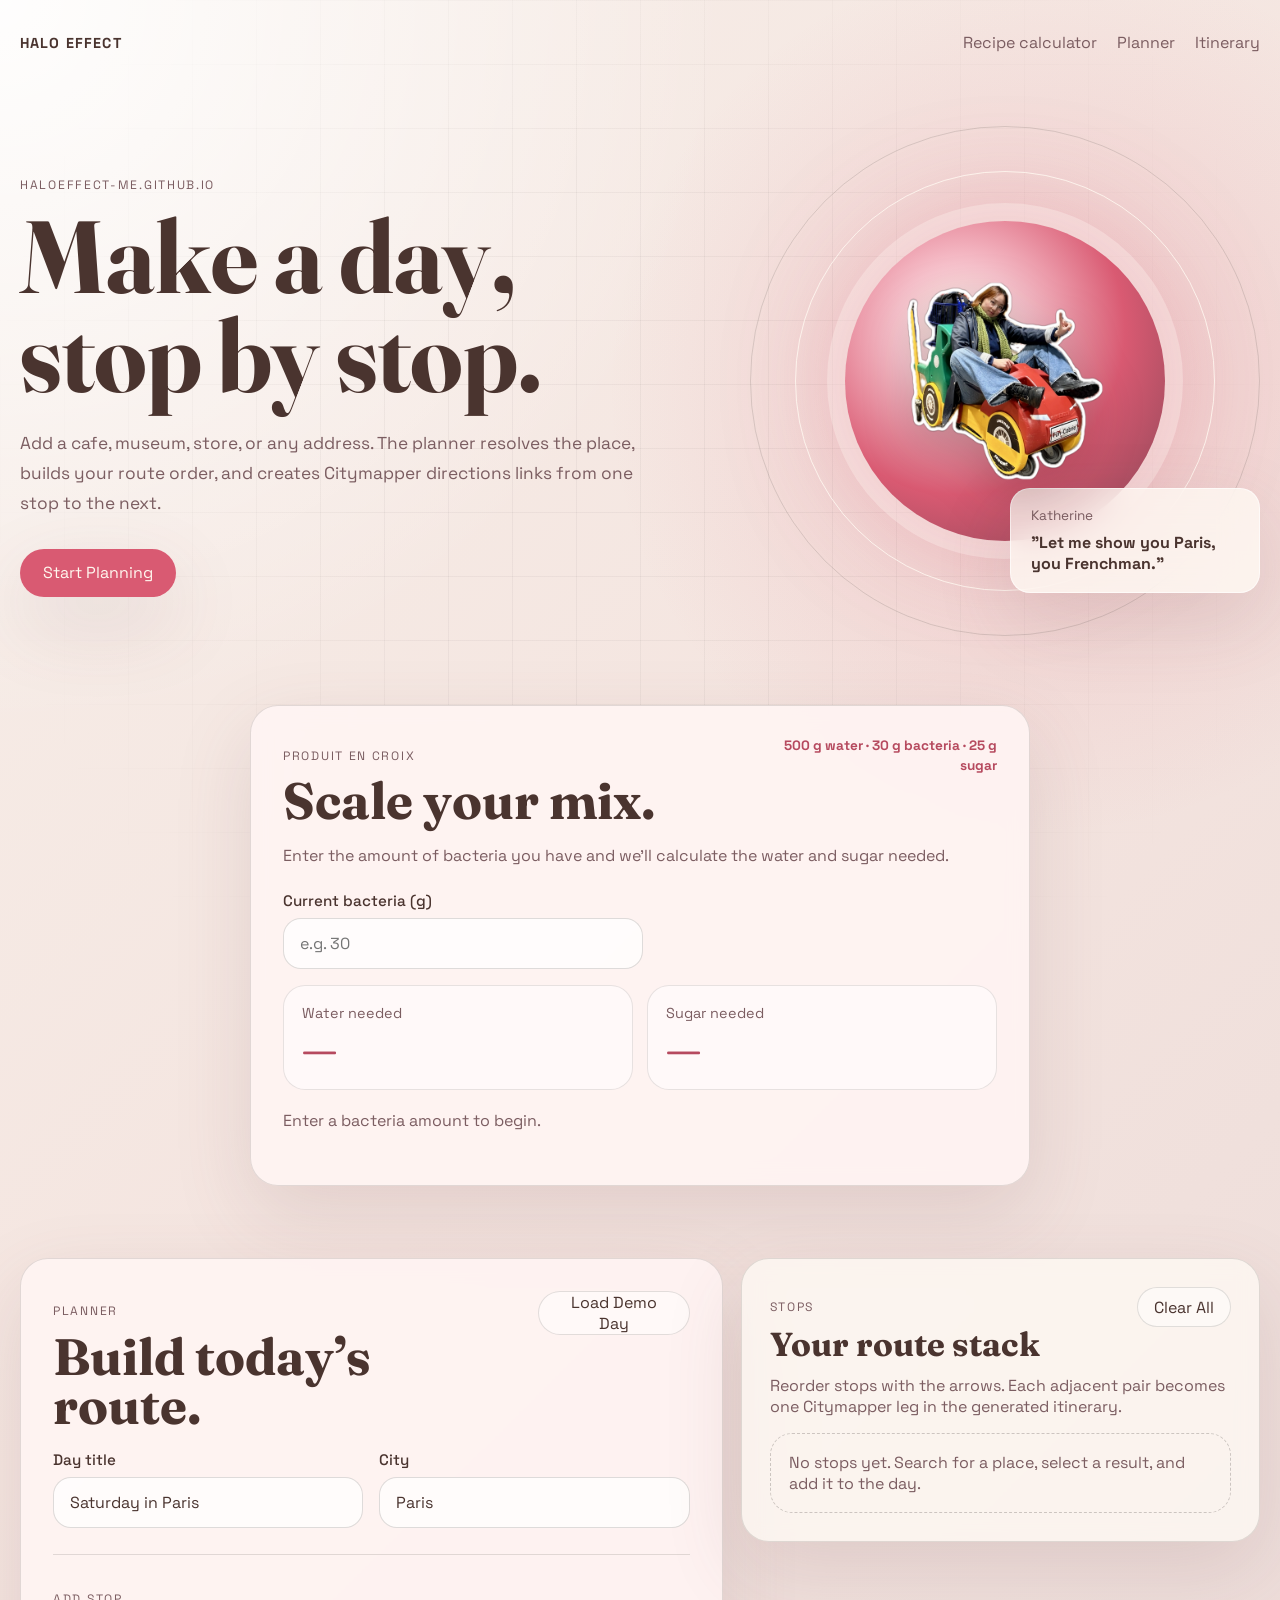
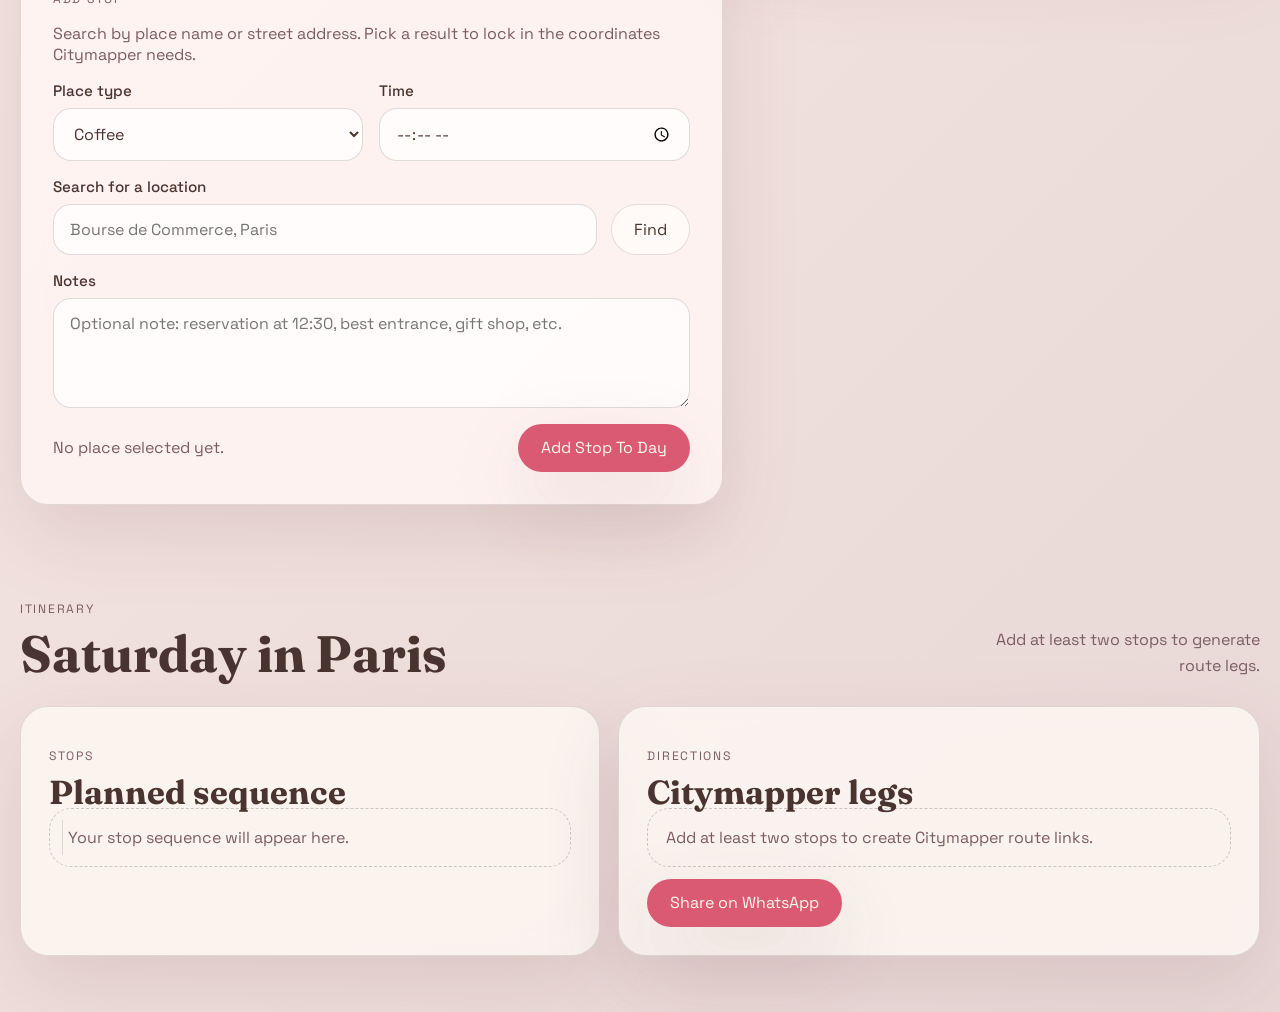
==== commit d6a43faa: "Add ingredient ratio calculator" ====
--- a/index.html
+++ b/index.html
@@ -27,6 +27,7 @@
       <header class="site-header">
         <a class="brand" href="#top">Halo Effect</a>
         <nav class="site-nav" aria-label="Primary">
+          <a href="#recipe-calculator">Recipe calculator</a>
           <a href="#planner">Planner</a>
           <a href="#itinerary">Itinerary</a>
         </nav>
@@ -61,6 +62,48 @@
               <strong>"Let me show you Paris, you Frenchman."</strong>
             </div>
           </div>
+        </section>
+
+        <section class="recipe-section reveal" id="recipe-calculator">
+          <article class="panel panel-highlight recipe-calculator">
+            <div class="panel-head">
+              <div>
+                <p class="panel-label">Produit en croix</p>
+                <h2>Scale your mix.</h2>
+              </div>
+              <span class="recipe-ratio">500 g water · 30 g bacteria · 25 g sugar</span>
+            </div>
+            <p class="subtle">
+              Enter the amount of bacteria you have and we’ll calculate the water and sugar needed.
+            </p>
+
+            <div class="recipe-input-row">
+              <label class="field">
+                <span>Current bacteria (g)</span>
+                <input
+                  id="bacteria-grams"
+                  type="number"
+                  inputmode="decimal"
+                  min="0"
+                  step="any"
+                  placeholder="e.g. 30"
+                  aria-describedby="recipe-message"
+                />
+              </label>
+            </div>
+
+            <div class="recipe-results" aria-live="polite">
+              <div class="recipe-result">
+                <span>Water needed</span>
+                <strong id="water-result">—</strong>
+              </div>
+              <div class="recipe-result">
+                <span>Sugar needed</span>
+                <strong id="sugar-result">—</strong>
+              </div>
+            </div>
+            <p class="recipe-message subtle" id="recipe-message">Enter a bacteria amount to begin.</p>
+          </article>
         </section>
 
         <section class="planner-layout reveal" id="planner">
--- a/styles.css
+++ b/styles.css
@@ -345,6 +345,68 @@
   margin-bottom: 18px;
 }
 
+.recipe-section {
+  margin: 0 0 72px;
+}
+
+.recipe-calculator {
+  max-width: 780px;
+  margin: 0 auto;
+  padding: 30px 32px;
+}
+
+.recipe-ratio {
+  max-width: 28ch;
+  color: var(--accent-strong);
+  font-size: 0.85rem;
+  font-weight: 700;
+  line-height: 1.5;
+  text-align: right;
+}
+
+.recipe-calculator > .subtle {
+  margin: 18px 0 22px;
+  line-height: 1.6;
+}
+
+.recipe-input-row {
+  max-width: 360px;
+}
+
+.recipe-results {
+  display: grid;
+  grid-template-columns: repeat(2, minmax(0, 1fr));
+  gap: 14px;
+  margin-top: 6px;
+}
+
+.recipe-result {
+  padding: 18px;
+  border: 1px solid rgba(21, 17, 13, 0.1);
+  border-radius: 22px;
+  background: rgba(255, 255, 255, 0.52);
+}
+
+.recipe-result span {
+  display: block;
+  color: var(--muted);
+  font-size: 0.9rem;
+}
+
+.recipe-result strong {
+  display: block;
+  margin-top: 7px;
+  color: var(--accent-strong);
+  font-family: "Fraunces", serif;
+  font-size: clamp(1.8rem, 4vw, 2.6rem);
+  line-height: 1;
+}
+
+.recipe-message {
+  min-height: 1.6em;
+  margin: 16px 0 0;
+}
+
 .planner-layout {
   grid-template-columns: 1.15fr 0.85fr;
   align-items: start;
@@ -798,6 +860,14 @@
     grid-template-columns: 1fr;
   }
 
+  .recipe-calculator {
+    padding: 26px;
+  }
+
+  .recipe-ratio {
+    text-align: left;
+  }
+
   .search-row {
     display: grid;
   }
@@ -904,6 +974,10 @@
     border-radius: 22px;
   }
 
+  .recipe-results {
+    grid-template-columns: 1fr;
+  }
+
   .field input,
   .field select,
   .field textarea {
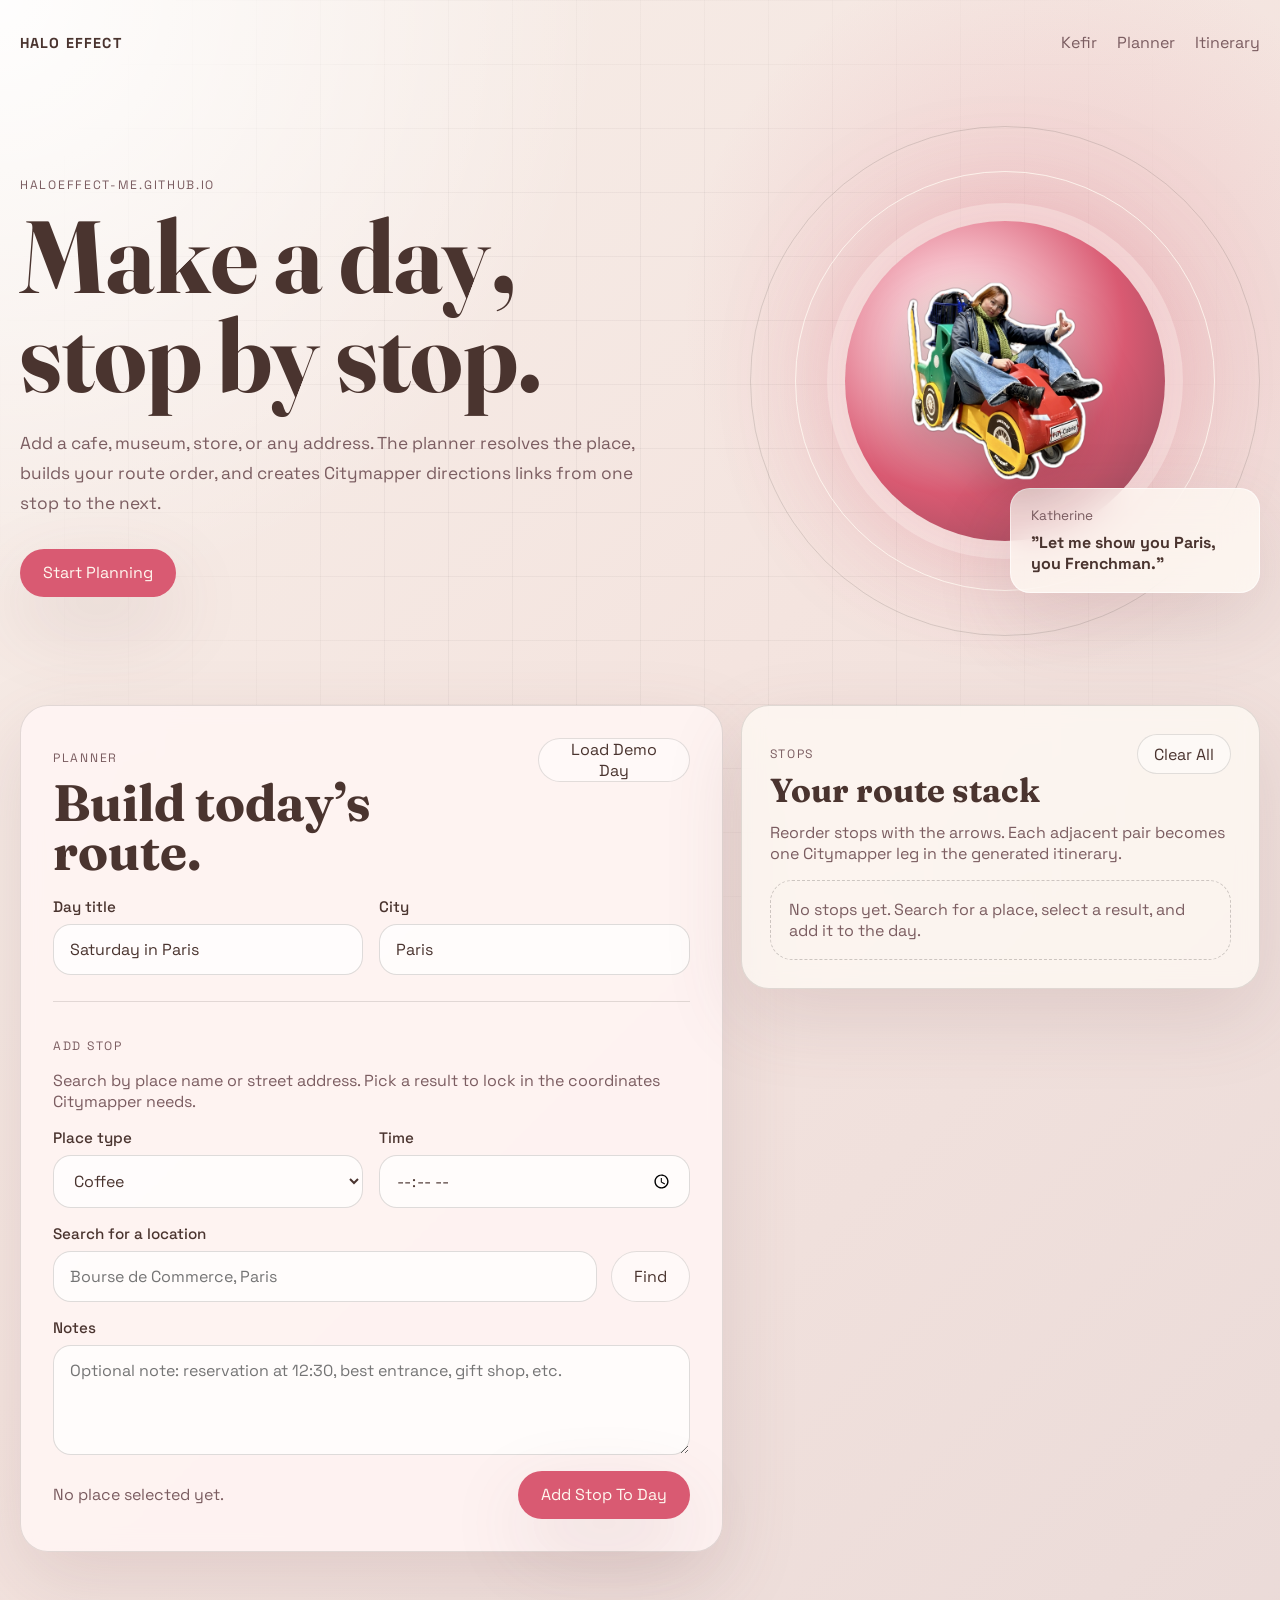
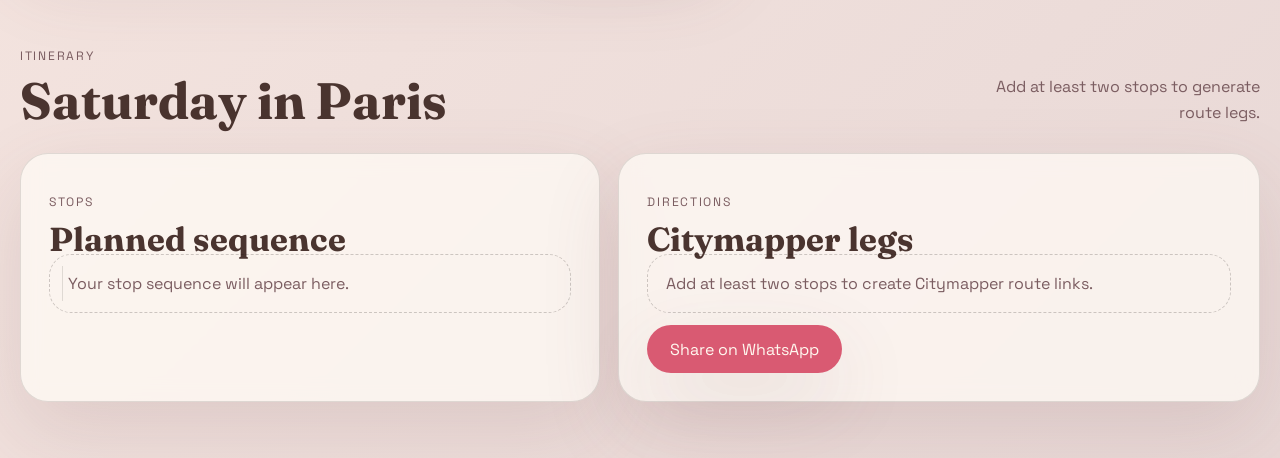
==== commit 80b5da0e: "Move kefir calculator to dedicated page" ====
--- a/index.html
+++ b/index.html
@@ -27,7 +27,7 @@
       <header class="site-header">
         <a class="brand" href="#top">Halo Effect</a>
         <nav class="site-nav" aria-label="Primary">
-          <a href="#recipe-calculator">Recipe calculator</a>
+          <a href="kefir.html">Kefir</a>
           <a href="#planner">Planner</a>
           <a href="#itinerary">Itinerary</a>
         </nav>
@@ -62,48 +62,6 @@
               <strong>"Let me show you Paris, you Frenchman."</strong>
             </div>
           </div>
-        </section>
-
-        <section class="recipe-section reveal" id="recipe-calculator">
-          <article class="panel panel-highlight recipe-calculator">
-            <div class="panel-head">
-              <div>
-                <p class="panel-label">Produit en croix</p>
-                <h2>Scale your mix.</h2>
-              </div>
-              <span class="recipe-ratio">500 g water · 30 g bacteria · 25 g sugar</span>
-            </div>
-            <p class="subtle">
-              Enter the amount of bacteria you have and we’ll calculate the water and sugar needed.
-            </p>
-
-            <div class="recipe-input-row">
-              <label class="field">
-                <span>Current bacteria (g)</span>
-                <input
-                  id="bacteria-grams"
-                  type="number"
-                  inputmode="decimal"
-                  min="0"
-                  step="any"
-                  placeholder="e.g. 30"
-                  aria-describedby="recipe-message"
-                />
-              </label>
-            </div>
-
-            <div class="recipe-results" aria-live="polite">
-              <div class="recipe-result">
-                <span>Water needed</span>
-                <strong id="water-result">—</strong>
-              </div>
-              <div class="recipe-result">
-                <span>Sugar needed</span>
-                <strong id="sugar-result">—</strong>
-              </div>
-            </div>
-            <p class="recipe-message subtle" id="recipe-message">Enter a bacteria amount to begin.</p>
-          </article>
         </section>
 
         <section class="planner-layout reveal" id="planner">
--- a/styles.css
+++ b/styles.css
@@ -349,6 +349,15 @@
   margin: 0 0 72px;
 }
 
+.kefir-hero {
+  max-width: 680px;
+  padding: 70px 0 48px;
+}
+
+.kefir-hero h1 {
+  max-width: none;
+}
+
 .recipe-calculator {
   max-width: 780px;
   margin: 0 auto;
